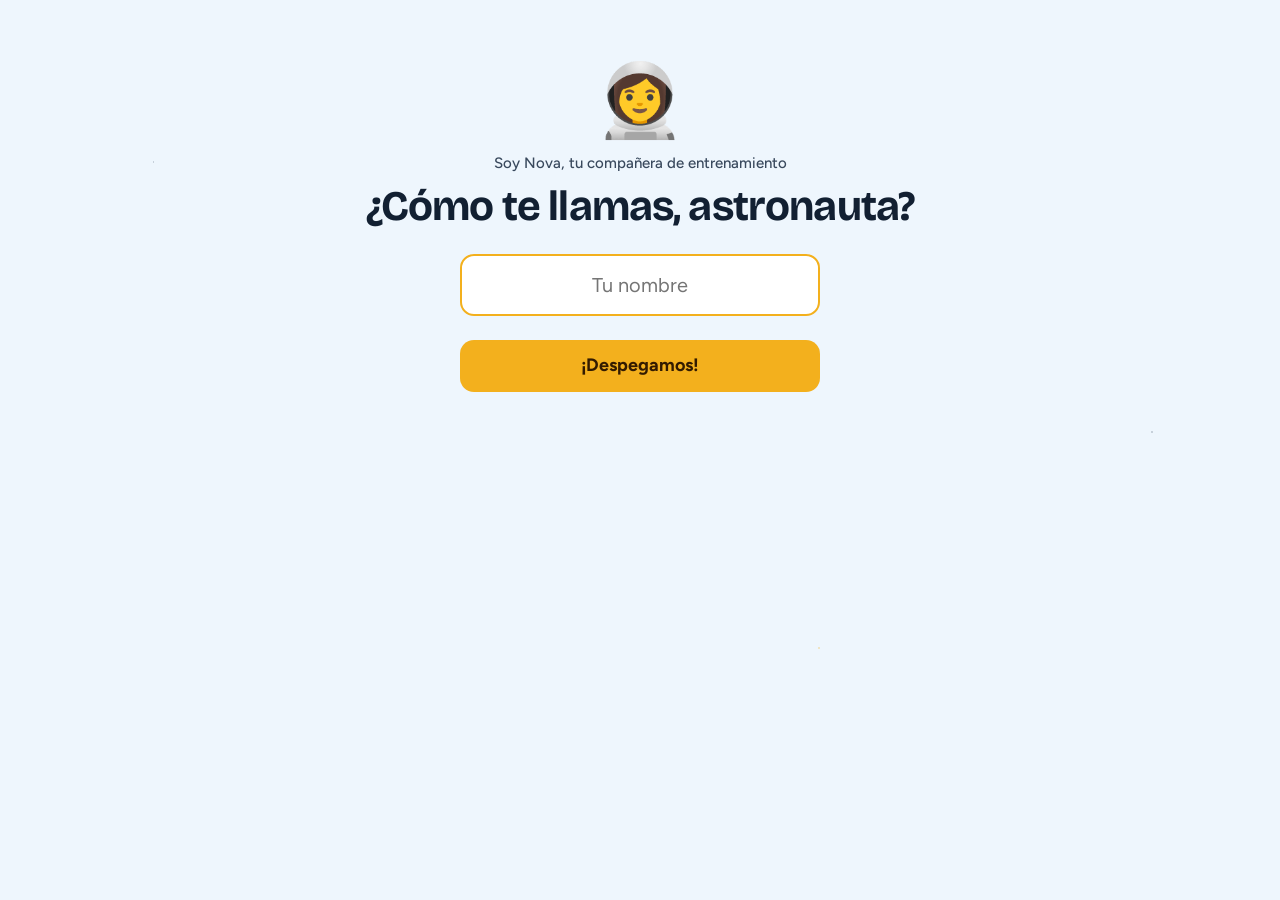
==== index.html @ b43cad85 "Add files via upload" ====
<!doctype html>
<html lang="es">
<head>
  <meta charset="utf-8">
  <meta name="viewport" content="width=device-width, initial-scale=1, viewport-fit=cover">
  <title>Misión Física y Química</title>
  <meta name="description" content="Entrenamiento interactivo de Física y Química para 2º ESO: laboratorio, método científico, unidades, notación científica y más.">
  <meta name="theme-color" content="#101a2b">
  <link rel="icon" href="data:image/svg+xml,<svg xmlns='http://www.w3.org/2000/svg' viewBox='0 0 100 100'><text y='.9em' font-size='90'>🚀</text></svg>">
  <link rel="preconnect" href="https://fonts.googleapis.com">
  <link rel="preconnect" href="https://fonts.gstatic.com" crossorigin>
  <link href="https://fonts.googleapis.com/css2?family=Bricolage+Grotesque:opsz,wght@12..96,500;12..96,700&family=Figtree:wght@400;500;700&display=swap" rel="stylesheet">
  <link rel="stylesheet" href="styles.css">
</head>
<body>
  <div class="sky" aria-hidden="true"></div>
  <main id="app" class="wrap">
    <p>Cargando la nave…</p>
  </main>
  <noscript><p class="wrap">Esta misión necesita JavaScript activado.</p></noscript>
  <script src="preguntas.js"></script>
  <script src="app.js"></script>
</body>
</html>
---- styles.css ----
/* =========================================================
   MISIÓN FYQ · Estilos
   Noche estrellada + acento ámbar (las estrellas que gana).
   ========================================================= */
:root {
  /* neutros tintados hacia azul noche */
  --bg:        oklch(0.19 0.035 255);
  --bg-2:      oklch(0.235 0.04 255);
  --surface:   oklch(0.27 0.04 255);
  --surface-2: oklch(0.32 0.045 255);
  --line:      oklch(0.40 0.04 255);
  --text:      oklch(0.95 0.01 255);
  --text-2:    oklch(0.80 0.025 255);
  --text-3:    oklch(0.68 0.03 255);
  /* acento: ámbar estrella */
  --accent:    oklch(0.84 0.15 80);
  --accent-ink:oklch(0.25 0.06 70);
  /* semánticos */
  --good:      oklch(0.80 0.15 155);
  --good-bg:   oklch(0.33 0.07 160);
  --hint:      oklch(0.82 0.12 60);
  --hint-bg:   oklch(0.32 0.06 60);
  --pill-bg:   oklch(0.30 0.06 220);
  --pill-line: oklch(0.55 0.10 220);

  --font-display: 'Bricolage Grotesque', 'Figtree', system-ui, sans-serif;
  --font-text: 'Figtree', system-ui, -apple-system, 'Segoe UI', sans-serif;
  --s1: 4px; --s2: 8px; --s3: 12px; --s4: 16px; --s5: 24px; --s6: 32px; --s7: 48px;
  --r1: 8px; --r2: 14px; --rp: 999px;
  --ease: cubic-bezier(.2, .7, .2, 1);
  color-scheme: dark;
}

@media (prefers-color-scheme: light) {
  :root {
    --bg:        oklch(0.97 0.012 240);
    --bg-2:      oklch(0.94 0.018 240);
    --surface:   oklch(1 0 0);
    --surface-2: oklch(0.95 0.02 240);
    --line:      oklch(0.85 0.025 240);
    --text:      oklch(0.24 0.04 255);
    --text-2:    oklch(0.40 0.04 255);
    --text-3:    oklch(0.50 0.035 255);
    --accent:    oklch(0.80 0.16 80);
    --accent-ink:oklch(0.25 0.06 70);
    --good:      oklch(0.50 0.14 155);
    --good-bg:   oklch(0.94 0.05 155);
    --hint:      oklch(0.55 0.14 55);
    --hint-bg:   oklch(0.95 0.045 75);
    --pill-bg:   oklch(0.95 0.035 220);
    --pill-line: oklch(0.70 0.09 220);
    color-scheme: light;
  }
}

* { box-sizing: border-box; }
html { -webkit-text-size-adjust: 100%; }
body {
  margin: 0; min-height: 100dvh;
  background: var(--bg); color: var(--text);
  font-family: var(--font-text); font-size: 18px; line-height: 1.5;
}
.sky {
  position: fixed; inset: 0; pointer-events: none; z-index: -1;
  background-image:
    radial-gradient(1.5px 1.5px at 12% 18%, var(--text-3) 50%, transparent 51%),
    radial-gradient(1px 1px at 78% 12%, var(--text-3) 50%, transparent 51%),
    radial-gradient(2px 2px at 64% 72%, var(--accent) 50%, transparent 51%),
    radial-gradient(1px 1px at 30% 82%, var(--text-3) 50%, transparent 51%),
    radial-gradient(1.5px 1.5px at 90% 48%, var(--text-3) 50%, transparent 51%),
    radial-gradient(1px 1px at 45% 30%, var(--text-3) 50%, transparent 51%);
  opacity: .55;
}
@media (prefers-color-scheme: light) { .sky { opacity: .25; } }

.wrap {
  max-width: 680px; margin: 0 auto;
  padding: max(var(--s4), env(safe-area-inset-top)) max(var(--s4), env(safe-area-inset-right)) calc(var(--s7) + env(safe-area-inset-bottom)) max(var(--s4), env(safe-area-inset-left));
}
.num { font-variant-numeric: tabular-nums; }
b, strong { font-weight: 700; }
sup { font-size: .65em; line-height: 0; }

/* ---------- barra superior ---------- */
.hud { display: flex; align-items: center; gap: var(--s3); min-height: 48px; margin-bottom: var(--s4); }
.brand { font-family: var(--font-display); font-weight: 700; font-size: 20px; letter-spacing: -0.01em; margin-right: auto; }
.pill-star {
  display: inline-flex; align-items: center; gap: 6px; padding: 6px 14px;
  border-radius: var(--rp); background: var(--accent); color: var(--accent-ink); font-weight: 700;
}
.bar { flex: 1; height: 12px; border-radius: var(--rp); background: var(--surface-2); overflow: hidden; }
.bar i { display: block; height: 100%; background: var(--accent); border-radius: var(--rp); transition: width 240ms var(--ease); }
.icon-btn {
  min-width: 44px; min-height: 44px; border: 1px solid var(--line); border-radius: var(--r1);
  background: var(--surface); color: var(--text); font-size: 20px; cursor: pointer;
}
.icon-btn:hover { background: var(--surface-2); }

/* ---------- textos ---------- */
.kicker { margin: 0 0 var(--s2); color: var(--text-2); font-size: 15px; font-weight: 500; }
.streak { color: var(--hint); font-weight: 700; }
h1, h2, h3 { font-family: var(--font-display); letter-spacing: -0.02em; line-height: 1.12; margin: 0; }
h1 { font-size: clamp(30px, 7vw, 42px); font-weight: 700; }
h2 { font-size: clamp(24px, 5.5vw, 30px); font-weight: 500; }
h3 { font-size: 22px; font-weight: 700; margin-bottom: var(--s3); }
.sub { color: var(--text-2); margin: var(--s3) 0 0; max-width: 46ch; }
.small { font-size: 15px; color: var(--text-2); }

.hello { margin: var(--s5) 0 var(--s6); }
.hello.center { text-align: center; display: flex; flex-direction: column; align-items: center; margin-top: var(--s7); }
.big-emoji { font-size: 72px; line-height: 1; margin-bottom: var(--s4); }

/* ---------- planetas ---------- */
.planets { display: flex; flex-direction: column; gap: var(--s2); }
.planet {
  display: flex; align-items: center; gap: var(--s4); width: 100%; text-align: left;
  padding: var(--s4); min-height: 72px; border-radius: var(--r2);
  border: 1px solid var(--line); background: var(--surface); color: var(--text);
  font: inherit; cursor: pointer; transition: transform 160ms var(--ease), background 160ms var(--ease), border-color 160ms;
}
.planet:hover { background: var(--surface-2); border-color: var(--accent); transform: translateX(3px); }
.planet:focus-visible, .opt:focus-visible, .btn:focus-visible, .icon-btn:focus-visible { outline: 3px solid var(--accent); outline-offset: 2px; }
.p-emoji { font-size: 34px; width: 44px; text-align: center; flex: none; }
.p-txt { display: flex; flex-direction: column; flex: 1; }
.p-txt b { font-size: 19px; }
.p-txt small { color: var(--text-2); font-size: 15px; }
.go { font-size: 28px; color: var(--text-3); }
.planet.special { margin-top: var(--s3); border-color: var(--accent); }
.planet.repaso { border-style: dashed; border-color: var(--hint); }

.foot { display: flex; flex-wrap: wrap; justify-content: space-between; gap: var(--s3); margin-top: var(--s6); color: var(--text-3); font-size: 14px; }
.link { background: none; border: 0; color: var(--text-2); text-decoration: underline; font: inherit; cursor: pointer; padding: 0; min-height: 32px; }

/* ---------- nombre ---------- */
.name-form { display: flex; flex-direction: column; gap: var(--s3); width: 100%; max-width: 360px; margin-top: var(--s5); }
.name-form input {
  font: inherit; font-size: 20px; padding: 14px 16px; border-radius: var(--r2);
  border: 2px solid var(--line); background: var(--surface); color: var(--text); text-align: center;
}
.name-form input:focus { outline: none; border-color: var(--accent); }

/* ---------- píldora ---------- */
.pildora {
  margin: var(--s3) 0 var(--s5); padding: var(--s4); border-radius: var(--r2);
  background: var(--pill-bg); border: 1px solid var(--pill-line);
  animation: in 220ms var(--ease);
}
.pildora p { margin: var(--s2) 0 0; }
.tag { font-size: 12px; font-weight: 700; letter-spacing: .08em; text-transform: uppercase; color: var(--text-2); }

/* ---------- pregunta ---------- */
.question { display: flex; align-items: flex-start; gap: var(--s3); margin: var(--s3) 0 var(--s5); }
.question h2 { flex: 1; }
.speak { flex: none; }

.options { display: flex; flex-direction: column; gap: var(--s3); }
.opt {
  display: flex; align-items: center; gap: var(--s4); width: 100%; text-align: left;
  min-height: 64px; padding: var(--s3) var(--s4); border-radius: var(--r2);
  border: 2px solid var(--line); background: var(--surface); color: var(--text);
  font: inherit; font-size: 19px; cursor: pointer;
  transition: transform 140ms var(--ease), border-color 140ms, background 140ms;
}
.opt:hover:not(:disabled) { border-color: var(--accent); transform: translateY(-2px); }
.opt:disabled { cursor: default; }
.letter {
  flex: none; display: grid; place-items: center; width: 36px; height: 36px; border-radius: var(--r1);
  background: var(--surface-2); font-family: var(--font-display); font-weight: 700;
}
.opt.ok { border-color: var(--good); background: var(--good-bg); animation: pop 260ms var(--ease); }
.opt.ok .letter { background: var(--good); color: var(--bg); }
.opt.ok .o-txt::after { content: '  ✓'; font-weight: 700; color: var(--good); }
.opt.casi { border-color: var(--hint); background: var(--hint-bg); opacity: .75; animation: shake 300ms var(--ease); }
.opt.casi .letter { background: var(--hint); color: var(--bg); }
.opt:disabled:not(.ok):not(.casi) { opacity: .6; }

/* fracciones de factores de conversión */
.frac { display: inline-flex; flex-direction: column; align-items: center; vertical-align: middle; line-height: 1.15; font-variant-numeric: tabular-nums; }
.frac span:first-child { border-bottom: 2px solid currentColor; padding: 0 6px 2px; }
.frac span:last-child { padding: 2px 6px 0; }

/* ---------- escalera ---------- */
.ladder { display: flex; flex-direction: column; gap: 3px; margin: var(--s3) 0; padding: var(--s3); border-radius: var(--r1); background: var(--bg-2); }
.ladder .step {
  display: flex; align-items: center; gap: var(--s2);
  margin-left: calc(var(--k) * min(28px, 6vw)); width: fit-content;
  padding: 2px 10px; border-radius: 6px; border: 1px solid var(--line);
  font-weight: 700; font-variant-numeric: tabular-nums; color: var(--text-3); background: var(--surface);
}
.ladder .step.path { color: var(--text); border-color: var(--text-3); }
.ladder .step.from { background: var(--good); color: var(--bg); border-color: var(--good); }
.ladder .step.to { background: var(--accent); color: var(--accent-ink); border-color: var(--accent); }
.ladder .step em { font-style: normal; font-weight: 500; font-size: 13px; }

/* ---------- feedback ---------- */
.feedback { margin-top: var(--s5); padding: var(--s4) var(--s4) var(--s5); border-radius: var(--r2); animation: in 220ms var(--ease); }
.feedback p { margin: var(--s2) 0; }
.feedback.good { background: var(--good-bg); border: 2px solid var(--good); }
.feedback.hint { background: var(--hint-bg); border: 2px solid var(--hint); }
.fb-title { font-family: var(--font-display); font-size: 24px; font-weight: 700; letter-spacing: -0.01em; margin-top: 0 !important; }
.racha { font-weight: 700; color: var(--hint); }
.steps { margin: var(--s3) 0; padding-left: 0; list-style: none; counter-reset: s; }
.steps li { position: relative; padding: var(--s2) 0 var(--s2) 40px; animation: in 220ms var(--ease); }
.steps li::before {
  counter-increment: s; content: counter(s); position: absolute; left: 0; top: 8px;
  display: grid; place-items: center; width: 28px; height: 28px; border-radius: var(--rp);
  background: var(--hint); color: var(--bg); font-weight: 700; font-size: 15px;
}
.try { font-weight: 700; color: var(--text); }

/* ---------- botones ---------- */
.btn {
  display: inline-flex; align-items: center; justify-content: center; gap: var(--s2);
  min-height: 52px; padding: 0 var(--s5); border-radius: var(--r2); border: 2px solid transparent;
  font: inherit; font-weight: 700; font-size: 18px; cursor: pointer; margin-top: var(--s3);
  transition: transform 140ms var(--ease);
}
.btn:active { transform: scale(.98); }
.btn.primary { background: var(--accent); color: var(--accent-ink); }
.btn.ghost { background: transparent; color: var(--text); border-color: var(--line); }
.btn.ghost:hover { border-color: var(--accent); }

/* ---------- final ---------- */
.score { display: grid; grid-template-columns: repeat(3, 1fr); gap: var(--s3); width: 100%; margin-top: var(--s5); }
.score div { display: flex; flex-direction: column; align-items: center; padding: var(--s4) var(--s2); border-radius: var(--r2); background: var(--surface); border: 1px solid var(--line); }
.score b { font-family: var(--font-display); font-size: 40px; line-height: 1; }
.score span { font-size: 14px; color: var(--text-2); margin-top: var(--s2); text-align: center; }
.review { margin-top: var(--s6); }
.review ul { list-style: none; padding: 0; margin: 0; display: flex; flex-direction: column; }
.review li { padding: var(--s3) 0; border-top: 1px solid var(--line); }
.review li p { margin: 0; }
.review .ans { color: var(--good); font-weight: 700; margin-top: var(--s1); }
.actions { display: flex; flex-wrap: wrap; gap: var(--s3); margin-top: var(--s5); }
.actions .btn { flex: 1 1 200px; }

/* ---------- animaciones ---------- */
.confetti { position: fixed; top: -40px; z-index: 50; pointer-events: none; animation: fall 1.6s ease-in forwards; }
@keyframes fall { to { transform: translateY(105vh) rotate(260deg); opacity: .2; } }
@keyframes in { from { opacity: 0; transform: translateY(6px); } to { opacity: 1; transform: none; } }
@keyframes pop { 50% { transform: scale(1.03); } }
@keyframes shake { 25% { transform: translateX(-5px); } 75% { transform: translateX(5px); } }
@media (prefers-reduced-motion: reduce) { *, *::before, *::after { animation: none !important; transition: none !important; } }

@media (max-width: 420px) {
  body { font-size: 17px; }
  .opt { font-size: 18px; }
  .p-emoji { font-size: 28px; width: 36px; }
}
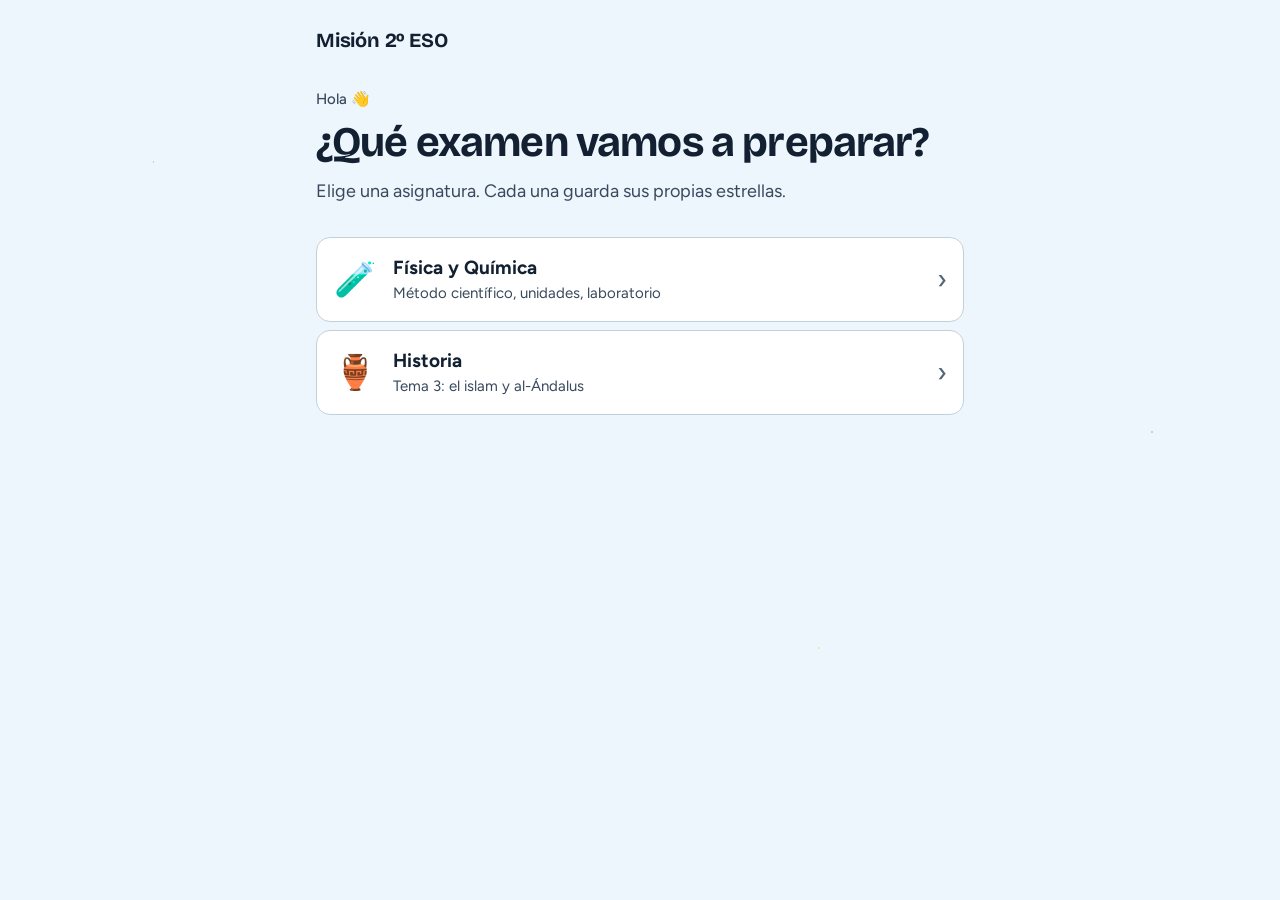
==== commit cdc3bc60: "Separa el proyecto por asignaturas y añade Historia (tema 3) - Portada para elegir asignatura (Físic" ====
--- a/index.html
+++ b/index.html
@@ -3,22 +3,49 @@
 <head>
   <meta charset="utf-8">
   <meta name="viewport" content="width=device-width, initial-scale=1, viewport-fit=cover">
-  <title>Misión Física y Química</title>
-  <meta name="description" content="Entrenamiento interactivo de Física y Química para 2º ESO: laboratorio, método científico, unidades, notación científica y más.">
+  <title>Misión 2º ESO</title>
+  <meta name="description" content="Entrenamiento interactivo para los exámenes de 2º ESO: Física y Química e Historia.">
   <meta name="theme-color" content="#101a2b">
   <link rel="icon" href="data:image/svg+xml,<svg xmlns='http://www.w3.org/2000/svg' viewBox='0 0 100 100'><text y='.9em' font-size='90'>🚀</text></svg>">
   <link rel="preconnect" href="https://fonts.googleapis.com">
   <link rel="preconnect" href="https://fonts.gstatic.com" crossorigin>
   <link href="https://fonts.googleapis.com/css2?family=Bricolage+Grotesque:opsz,wght@12..96,500;12..96,700&family=Figtree:wght@400;500;700&display=swap" rel="stylesheet">
-  <link rel="stylesheet" href="styles.css">
+  <link rel="stylesheet" href="shared/styles.css">
 </head>
 <body>
   <div class="sky" aria-hidden="true"></div>
-  <main id="app" class="wrap">
-    <p>Cargando la nave…</p>
+  <main class="wrap">
+    <header class="hud">
+      <span class="brand">Misión 2º ESO</span>
+    </header>
+    <section class="hello">
+      <p class="kicker" id="hola">Hola 👋</p>
+      <h1>¿Qué examen vamos a preparar?</h1>
+      <p class="sub">Elige una asignatura. Cada una guarda sus propias estrellas.</p>
+    </section>
+    <nav class="planets">
+      <a class="planet" href="fyq/">
+        <span class="p-emoji" aria-hidden="true">🧪</span>
+        <span class="p-txt"><b>Física y Química</b><small>Método científico, unidades, laboratorio</small><span class="stats" id="st-fyq"></span></span>
+        <span class="go" aria-hidden="true">›</span>
+      </a>
+      <a class="planet" href="historia/">
+        <span class="p-emoji" aria-hidden="true">🏺</span>
+        <span class="p-txt"><b>Historia</b><small>Tema 3: el islam y al-Ándalus</small><span class="stats" id="st-hist"></span></span>
+        <span class="go" aria-hidden="true">›</span>
+      </a>
+    </nav>
   </main>
-  <noscript><p class="wrap">Esta misión necesita JavaScript activado.</p></noscript>
-  <script src="preguntas.js"></script>
-  <script src="app.js"></script>
+  <script>
+    (function () {
+      function leer(k) { try { return JSON.parse(localStorage.getItem(k) || 'null'); } catch (e) { return null; } }
+      function nombre() { try { return localStorage.getItem('mision_nombre') || ''; } catch (e) { return ''; } }
+      var n = nombre(); if (n) document.getElementById('hola').textContent = 'Hola, ' + n + ' 👋';
+      [['mfyq_perfil', 'st-fyq'], ['mhist_perfil', 'st-hist']].forEach(function (par) {
+        var p = leer(par[0]); if (!p) return;
+        document.getElementById(par[1]).textContent = '⭐ ' + (p.estrellas || 0) + ' · ' + (p.misiones || 0) + ' misiones';
+      });
+    })();
+  </script>
 </body>
 </html>
--- a/shared/styles.css
+++ b/shared/styles.css
@@ -0,0 +1,256 @@
+/* =========================================================
+   MISIÓN FYQ · Estilos
+   Noche estrellada + acento ámbar (las estrellas que gana).
+   ========================================================= */
+:root {
+  /* neutros tintados hacia azul noche */
+  --bg:        oklch(0.19 0.035 255);
+  --bg-2:      oklch(0.235 0.04 255);
+  --surface:   oklch(0.27 0.04 255);
+  --surface-2: oklch(0.32 0.045 255);
+  --line:      oklch(0.40 0.04 255);
+  --text:      oklch(0.95 0.01 255);
+  --text-2:    oklch(0.80 0.025 255);
+  --text-3:    oklch(0.68 0.03 255);
+  /* acento: ámbar estrella */
+  --accent:    oklch(0.84 0.15 80);
+  --accent-ink:oklch(0.25 0.06 70);
+  /* semánticos */
+  --good:      oklch(0.80 0.15 155);
+  --good-bg:   oklch(0.33 0.07 160);
+  --hint:      oklch(0.82 0.12 60);
+  --hint-bg:   oklch(0.32 0.06 60);
+  --pill-bg:   oklch(0.30 0.06 220);
+  --pill-line: oklch(0.55 0.10 220);
+
+  --font-display: 'Bricolage Grotesque', 'Figtree', system-ui, sans-serif;
+  --font-text: 'Figtree', system-ui, -apple-system, 'Segoe UI', sans-serif;
+  --s1: 4px; --s2: 8px; --s3: 12px; --s4: 16px; --s5: 24px; --s6: 32px; --s7: 48px;
+  --r1: 8px; --r2: 14px; --rp: 999px;
+  --ease: cubic-bezier(.2, .7, .2, 1);
+  color-scheme: dark;
+}
+
+@media (prefers-color-scheme: light) {
+  :root {
+    --bg:        oklch(0.97 0.012 240);
+    --bg-2:      oklch(0.94 0.018 240);
+    --surface:   oklch(1 0 0);
+    --surface-2: oklch(0.95 0.02 240);
+    --line:      oklch(0.85 0.025 240);
+    --text:      oklch(0.24 0.04 255);
+    --text-2:    oklch(0.40 0.04 255);
+    --text-3:    oklch(0.50 0.035 255);
+    --accent:    oklch(0.80 0.16 80);
+    --accent-ink:oklch(0.25 0.06 70);
+    --good:      oklch(0.50 0.14 155);
+    --good-bg:   oklch(0.94 0.05 155);
+    --hint:      oklch(0.55 0.14 55);
+    --hint-bg:   oklch(0.95 0.045 75);
+    --pill-bg:   oklch(0.95 0.035 220);
+    --pill-line: oklch(0.70 0.09 220);
+    color-scheme: light;
+  }
+}
+
+* { box-sizing: border-box; }
+html { -webkit-text-size-adjust: 100%; }
+body {
+  margin: 0; min-height: 100dvh;
+  background: var(--bg); color: var(--text);
+  font-family: var(--font-text); font-size: 18px; line-height: 1.5;
+}
+.sky {
+  position: fixed; inset: 0; pointer-events: none; z-index: -1;
+  background-image:
+    radial-gradient(1.5px 1.5px at 12% 18%, var(--text-3) 50%, transparent 51%),
+    radial-gradient(1px 1px at 78% 12%, var(--text-3) 50%, transparent 51%),
+    radial-gradient(2px 2px at 64% 72%, var(--accent) 50%, transparent 51%),
+    radial-gradient(1px 1px at 30% 82%, var(--text-3) 50%, transparent 51%),
+    radial-gradient(1.5px 1.5px at 90% 48%, var(--text-3) 50%, transparent 51%),
+    radial-gradient(1px 1px at 45% 30%, var(--text-3) 50%, transparent 51%);
+  opacity: .55;
+}
+@media (prefers-color-scheme: light) { .sky { opacity: .25; } }
+
+.wrap {
+  max-width: 680px; margin: 0 auto;
+  padding: max(var(--s4), env(safe-area-inset-top)) max(var(--s4), env(safe-area-inset-right)) calc(var(--s7) + env(safe-area-inset-bottom)) max(var(--s4), env(safe-area-inset-left));
+}
+.num { font-variant-numeric: tabular-nums; }
+b, strong { font-weight: 700; }
+sup { font-size: .65em; line-height: 0; }
+
+/* ---------- barra superior ---------- */
+.hud { display: flex; align-items: center; gap: var(--s3); min-height: 48px; margin-bottom: var(--s4); }
+.brand { font-family: var(--font-display); font-weight: 700; font-size: 20px; letter-spacing: -0.01em; margin-right: auto; }
+.pill-star {
+  display: inline-flex; align-items: center; gap: 6px; padding: 6px 14px;
+  border-radius: var(--rp); background: var(--accent); color: var(--accent-ink); font-weight: 700;
+}
+.bar { flex: 1; height: 12px; border-radius: var(--rp); background: var(--surface-2); overflow: hidden; }
+.bar i { display: block; height: 100%; background: var(--accent); border-radius: var(--rp); transition: width 240ms var(--ease); }
+.icon-btn {
+  min-width: 44px; min-height: 44px; border: 1px solid var(--line); border-radius: var(--r1);
+  background: var(--surface); color: var(--text); font-size: 20px; cursor: pointer;
+}
+.icon-btn:hover { background: var(--surface-2); }
+
+/* ---------- textos ---------- */
+.kicker { margin: 0 0 var(--s2); color: var(--text-2); font-size: 15px; font-weight: 500; }
+.streak { color: var(--hint); font-weight: 700; }
+h1, h2, h3 { font-family: var(--font-display); letter-spacing: -0.02em; line-height: 1.12; margin: 0; }
+h1 { font-size: clamp(30px, 7vw, 42px); font-weight: 700; }
+h2 { font-size: clamp(24px, 5.5vw, 30px); font-weight: 500; }
+h3 { font-size: 22px; font-weight: 700; margin-bottom: var(--s3); }
+.sub { color: var(--text-2); margin: var(--s3) 0 0; max-width: 46ch; }
+.small { font-size: 15px; color: var(--text-2); }
+
+.hello { margin: var(--s5) 0 var(--s6); }
+.hello.center { text-align: center; display: flex; flex-direction: column; align-items: center; margin-top: var(--s7); }
+.big-emoji { font-size: 72px; line-height: 1; margin-bottom: var(--s4); }
+
+/* ---------- planetas ---------- */
+.planets { display: flex; flex-direction: column; gap: var(--s2); }
+.planet {
+  display: flex; align-items: center; gap: var(--s4); width: 100%; text-align: left;
+  padding: var(--s4); min-height: 72px; border-radius: var(--r2);
+  border: 1px solid var(--line); background: var(--surface); color: var(--text);
+  font: inherit; cursor: pointer; transition: transform 160ms var(--ease), background 160ms var(--ease), border-color 160ms;
+}
+.planet:hover { background: var(--surface-2); border-color: var(--accent); transform: translateX(3px); }
+.planet:focus-visible, .opt:focus-visible, .btn:focus-visible, .icon-btn:focus-visible { outline: 3px solid var(--accent); outline-offset: 2px; }
+.p-emoji { font-size: 34px; width: 44px; text-align: center; flex: none; }
+.p-txt { display: flex; flex-direction: column; flex: 1; }
+.p-txt b { font-size: 19px; }
+.p-txt small { color: var(--text-2); font-size: 15px; }
+.go { font-size: 28px; color: var(--text-3); }
+.planet.special { margin-top: var(--s3); border-color: var(--accent); }
+.planet.repaso { border-style: dashed; border-color: var(--hint); }
+
+.foot { display: flex; flex-wrap: wrap; justify-content: space-between; gap: var(--s3); margin-top: var(--s6); color: var(--text-3); font-size: 14px; }
+.link { background: none; border: 0; color: var(--text-2); text-decoration: underline; font: inherit; cursor: pointer; padding: 0; min-height: 32px; }
+
+/* ---------- nombre ---------- */
+.name-form { display: flex; flex-direction: column; gap: var(--s3); width: 100%; max-width: 360px; margin-top: var(--s5); }
+.name-form input {
+  font: inherit; font-size: 20px; padding: 14px 16px; border-radius: var(--r2);
+  border: 2px solid var(--line); background: var(--surface); color: var(--text); text-align: center;
+}
+.name-form input:focus { outline: none; border-color: var(--accent); }
+
+/* ---------- píldora ---------- */
+.pildora {
+  margin: var(--s3) 0 var(--s5); padding: var(--s4); border-radius: var(--r2);
+  background: var(--pill-bg); border: 1px solid var(--pill-line);
+  animation: in 220ms var(--ease);
+}
+.pildora p { margin: var(--s2) 0 0; }
+.tag { font-size: 12px; font-weight: 700; letter-spacing: .08em; text-transform: uppercase; color: var(--text-2); }
+
+/* ---------- pregunta ---------- */
+.question { display: flex; align-items: flex-start; gap: var(--s3); margin: var(--s3) 0 var(--s5); }
+.question h2 { flex: 1; }
+.speak { flex: none; }
+
+.options { display: flex; flex-direction: column; gap: var(--s3); }
+.opt {
+  display: flex; align-items: center; gap: var(--s4); width: 100%; text-align: left;
+  min-height: 64px; padding: var(--s3) var(--s4); border-radius: var(--r2);
+  border: 2px solid var(--line); background: var(--surface); color: var(--text);
+  font: inherit; font-size: 19px; cursor: pointer;
+  transition: transform 140ms var(--ease), border-color 140ms, background 140ms;
+}
+.opt:hover:not(:disabled) { border-color: var(--accent); transform: translateY(-2px); }
+.opt:disabled { cursor: default; }
+.letter {
+  flex: none; display: grid; place-items: center; width: 36px; height: 36px; border-radius: var(--r1);
+  background: var(--surface-2); font-family: var(--font-display); font-weight: 700;
+}
+.opt.ok { border-color: var(--good); background: var(--good-bg); animation: pop 260ms var(--ease); }
+.opt.ok .letter { background: var(--good); color: var(--bg); }
+.opt.ok .o-txt::after { content: '  ✓'; font-weight: 700; color: var(--good); }
+.opt.casi { border-color: var(--hint); background: var(--hint-bg); opacity: .75; animation: shake 300ms var(--ease); }
+.opt.casi .letter { background: var(--hint); color: var(--bg); }
+.opt:disabled:not(.ok):not(.casi) { opacity: .6; }
+
+/* fracciones de factores de conversión */
+.frac { display: inline-flex; flex-direction: column; align-items: center; vertical-align: middle; line-height: 1.15; font-variant-numeric: tabular-nums; }
+.frac span:first-child { border-bottom: 2px solid currentColor; padding: 0 6px 2px; }
+.frac span:last-child { padding: 2px 6px 0; }
+
+/* ---------- escalera ---------- */
+.ladder { display: flex; flex-direction: column; gap: 3px; margin: var(--s3) 0; padding: var(--s3); border-radius: var(--r1); background: var(--bg-2); }
+.ladder .step {
+  display: flex; align-items: center; gap: var(--s2);
+  margin-left: calc(var(--k) * min(28px, 6vw)); width: fit-content;
+  padding: 2px 10px; border-radius: 6px; border: 1px solid var(--line);
+  font-weight: 700; font-variant-numeric: tabular-nums; color: var(--text-3); background: var(--surface);
+}
+.ladder .step.path { color: var(--text); border-color: var(--text-3); }
+.ladder .step.from { background: var(--good); color: var(--bg); border-color: var(--good); }
+.ladder .step.to { background: var(--accent); color: var(--accent-ink); border-color: var(--accent); }
+.ladder .step em { font-style: normal; font-weight: 500; font-size: 13px; }
+
+/* ---------- feedback ---------- */
+.feedback { margin-top: var(--s5); padding: var(--s4) var(--s4) var(--s5); border-radius: var(--r2); animation: in 220ms var(--ease); }
+.feedback p { margin: var(--s2) 0; }
+.feedback.good { background: var(--good-bg); border: 2px solid var(--good); }
+.feedback.hint { background: var(--hint-bg); border: 2px solid var(--hint); }
+.fb-title { font-family: var(--font-display); font-size: 24px; font-weight: 700; letter-spacing: -0.01em; margin-top: 0 !important; }
+.racha { font-weight: 700; color: var(--hint); }
+.steps { margin: var(--s3) 0; padding-left: 0; list-style: none; counter-reset: s; }
+.steps li { position: relative; padding: var(--s2) 0 var(--s2) 40px; animation: in 220ms var(--ease); }
+.steps li::before {
+  counter-increment: s; content: counter(s); position: absolute; left: 0; top: 8px;
+  display: grid; place-items: center; width: 28px; height: 28px; border-radius: var(--rp);
+  background: var(--hint); color: var(--bg); font-weight: 700; font-size: 15px;
+}
+.try { font-weight: 700; color: var(--text); }
+
+/* ---------- botones ---------- */
+.btn {
+  display: inline-flex; align-items: center; justify-content: center; gap: var(--s2);
+  min-height: 52px; padding: 0 var(--s5); border-radius: var(--r2); border: 2px solid transparent;
+  font: inherit; font-weight: 700; font-size: 18px; cursor: pointer; margin-top: var(--s3);
+  transition: transform 140ms var(--ease);
+}
+.btn:active { transform: scale(.98); }
+.btn.primary { background: var(--accent); color: var(--accent-ink); }
+.btn.ghost { background: transparent; color: var(--text); border-color: var(--line); }
+.btn.ghost:hover { border-color: var(--accent); }
+
+/* ---------- final ---------- */
+.score { display: grid; grid-template-columns: repeat(3, 1fr); gap: var(--s3); width: 100%; margin-top: var(--s5); }
+.score div { display: flex; flex-direction: column; align-items: center; padding: var(--s4) var(--s2); border-radius: var(--r2); background: var(--surface); border: 1px solid var(--line); }
+.score b { font-family: var(--font-display); font-size: 40px; line-height: 1; }
+.score span { font-size: 14px; color: var(--text-2); margin-top: var(--s2); text-align: center; }
+.review { margin-top: var(--s6); }
+.review ul { list-style: none; padding: 0; margin: 0; display: flex; flex-direction: column; }
+.review li { padding: var(--s3) 0; border-top: 1px solid var(--line); }
+.review li p { margin: 0; }
+.review .ans { color: var(--good); font-weight: 700; margin-top: var(--s1); }
+.actions { display: flex; flex-wrap: wrap; gap: var(--s3); margin-top: var(--s5); }
+.actions .btn { flex: 1 1 200px; }
+
+/* ---------- animaciones ---------- */
+.confetti { position: fixed; top: -40px; z-index: 50; pointer-events: none; animation: fall 1.6s ease-in forwards; }
+@keyframes fall { to { transform: translateY(105vh) rotate(260deg); opacity: .2; } }
+@keyframes in { from { opacity: 0; transform: translateY(6px); } to { opacity: 1; transform: none; } }
+@keyframes pop { 50% { transform: scale(1.03); } }
+@keyframes shake { 25% { transform: translateX(-5px); } 75% { transform: translateX(5px); } }
+@media (prefers-reduced-motion: reduce) { *, *::before, *::after { animation: none !important; transition: none !important; } }
+
+@media (max-width: 420px) {
+  body { font-size: 17px; }
+  .opt { font-size: 18px; }
+  .p-emoji { font-size: 28px; width: 36px; }
+}
+
+/* ---------- varias asignaturas ---------- */
+a.planet, a.link { text-decoration: none; }
+a.link { text-decoration: underline; display: inline-flex; align-items: center; min-height: 32px; }
+.links { display: flex; flex-wrap: wrap; gap: var(--s4); }
+.grupo { margin: var(--s4) 0 var(--s1); font-size: 12px; font-weight: 700; letter-spacing: .08em; text-transform: uppercase; color: var(--text-2); }
+.grupo:first-child { margin-top: 0; }
+.planet .stats { color: var(--text-2); font-size: 15px; }
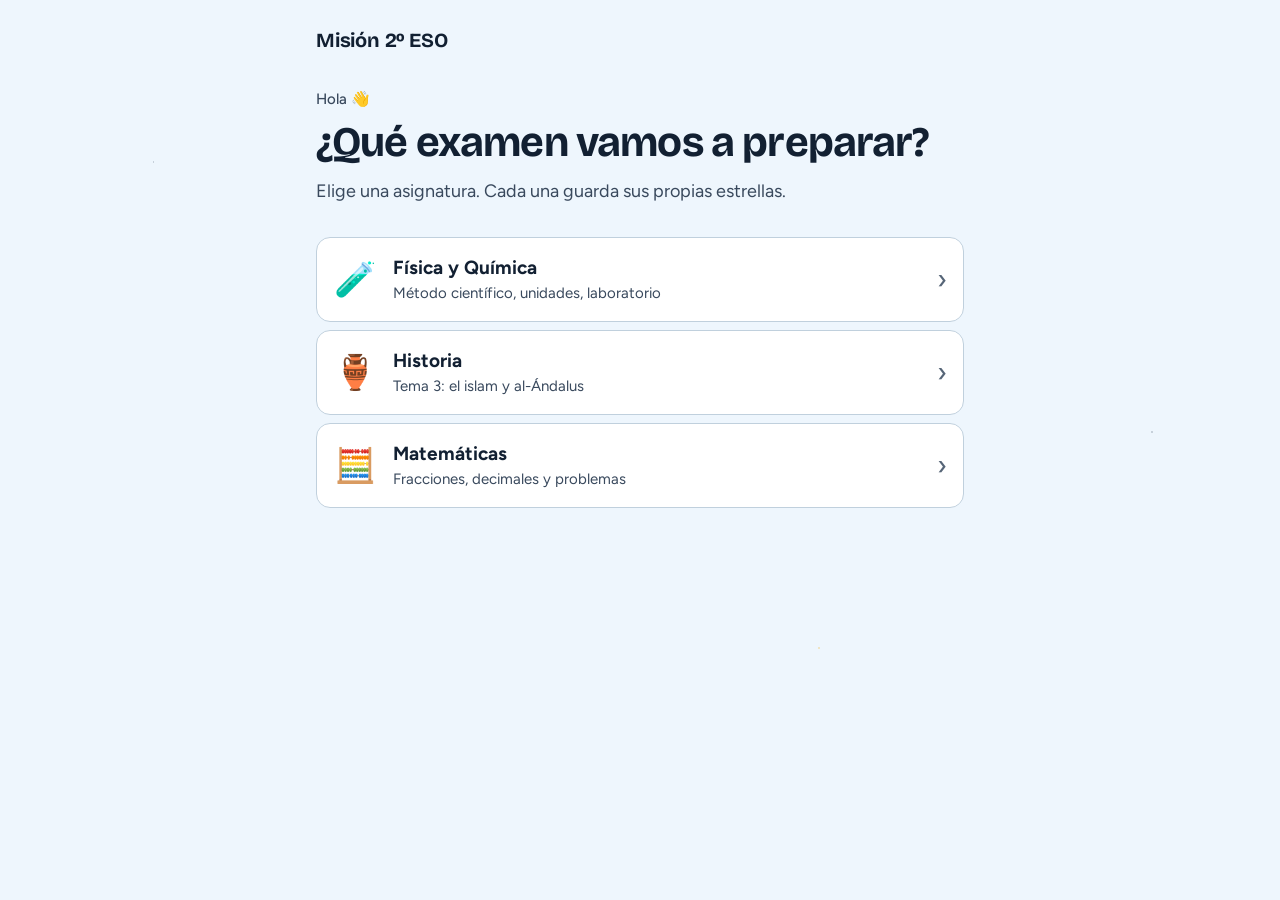
==== commit d9628678: "Matemáticas: nueva sección con corrección de problemas y fracciones/decimales - mates/: 9 planetas, " ====
--- a/index.html
+++ b/index.html
@@ -34,6 +34,11 @@
         <span class="p-txt"><b>Historia</b><small>Tema 3: el islam y al-Ándalus</small><span class="stats" id="st-hist"></span></span>
         <span class="go" aria-hidden="true">›</span>
       </a>
+      <a class="planet" href="mates/">
+        <span class="p-emoji" aria-hidden="true">🧮</span>
+        <span class="p-txt"><b>Matemáticas</b><small>Fracciones, decimales y problemas</small><span class="stats" id="st-mat"></span></span>
+        <span class="go" aria-hidden="true">›</span>
+      </a>
     </nav>
   </main>
   <script>
@@ -41,7 +46,7 @@
       function leer(k) { try { return JSON.parse(localStorage.getItem(k) || 'null'); } catch (e) { return null; } }
       function nombre() { try { return localStorage.getItem('mision_nombre') || ''; } catch (e) { return ''; } }
       var n = nombre(); if (n) document.getElementById('hola').textContent = 'Hola, ' + n + ' 👋';
-      [['mfyq_perfil', 'st-fyq'], ['mhist_perfil', 'st-hist']].forEach(function (par) {
+      [['mfyq_perfil', 'st-fyq'], ['mhist_perfil', 'st-hist'], ['mmat_perfil', 'st-mat']].forEach(function (par) {
         var p = leer(par[0]); if (!p) return;
         document.getElementById(par[1]).textContent = '⭐ ' + (p.estrellas || 0) + ' · ' + (p.misiones || 0) + ' misiones';
       });
--- a/shared/styles.css
+++ b/shared/styles.css
@@ -254,3 +254,13 @@
 .grupo { margin: var(--s4) 0 var(--s1); font-size: 12px; font-weight: 700; letter-spacing: .08em; text-transform: uppercase; color: var(--text-2); }
 .grupo:first-child { margin-top: 0; }
 .planet .stats { color: var(--text-2); font-size: 15px; }
+
+/* matemáticas: periodo con raya, barras de fracciones, expresiones */
+.per { text-decoration: overline; text-decoration-thickness: 2px; text-underline-offset: 3px; padding: 0 1px; }
+.barra { display: flex; gap: 3px; margin: 8px 0; max-width: 340px; }
+.barra i { flex: 1; height: 22px; border: 2px solid currentColor; border-radius: 4px; }
+.barra i.on, .barra i.c1 { background: var(--accent, #7aa2ff); }
+.barra i.c2 { background: #ffb347; }
+.barra i.c3 { background: transparent; }
+.expr { display: inline-block; font-size: 1.15em; margin: 4px 0; }
+.small { font-size: .8em; opacity: .8; }
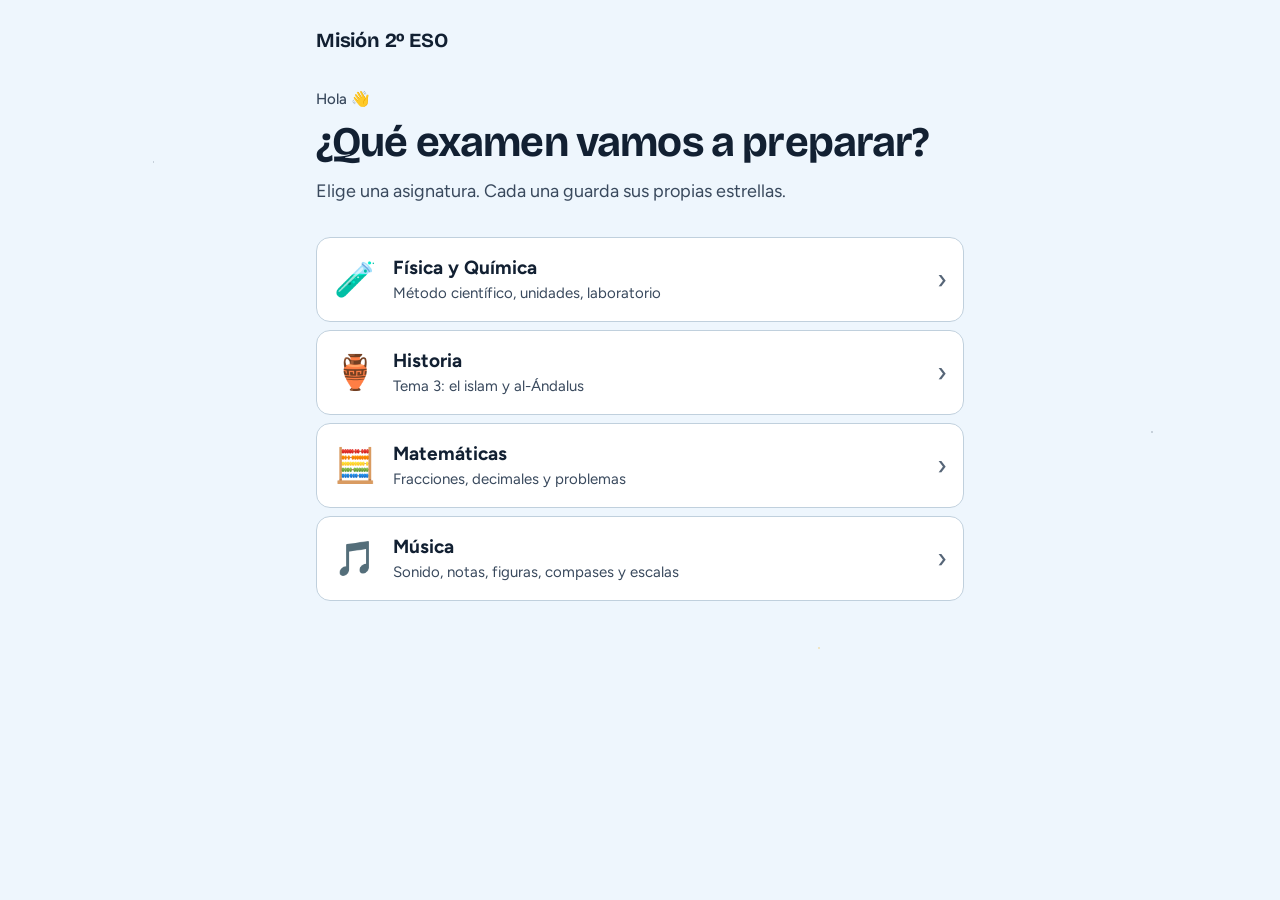
==== commit 57b1196c: "Música: nueva sección para el examen teórico (2 de diciembre) - musica/: 7 planetas (cualidades del " ====
--- a/index.html
+++ b/index.html
@@ -39,6 +39,11 @@
         <span class="p-txt"><b>Matemáticas</b><small>Fracciones, decimales y problemas</small><span class="stats" id="st-mat"></span></span>
         <span class="go" aria-hidden="true">›</span>
       </a>
+      <a class="planet" href="musica/">
+        <span class="p-emoji" aria-hidden="true">🎵</span>
+        <span class="p-txt"><b>Música</b><small>Sonido, notas, figuras, compases y escalas</small><span class="stats" id="st-mus"></span></span>
+        <span class="go" aria-hidden="true">›</span>
+      </a>
     </nav>
   </main>
   <script>
@@ -46,7 +51,7 @@
       function leer(k) { try { return JSON.parse(localStorage.getItem(k) || 'null'); } catch (e) { return null; } }
       function nombre() { try { return localStorage.getItem('mision_nombre') || ''; } catch (e) { return ''; } }
       var n = nombre(); if (n) document.getElementById('hola').textContent = 'Hola, ' + n + ' 👋';
-      [['mfyq_perfil', 'st-fyq'], ['mhist_perfil', 'st-hist'], ['mmat_perfil', 'st-mat']].forEach(function (par) {
+      [['mfyq_perfil', 'st-fyq'], ['mhist_perfil', 'st-hist'], ['mmat_perfil', 'st-mat'], ['mmus_perfil', 'st-mus']].forEach(function (par) {
         var p = leer(par[0]); if (!p) return;
         document.getElementById(par[1]).textContent = '⭐ ' + (p.estrellas || 0) + ' · ' + (p.misiones || 0) + ' misiones';
       });
--- a/shared/styles.css
+++ b/shared/styles.css
@@ -264,3 +264,12 @@
 .barra i.c3 { background: transparent; }
 .expr { display: inline-block; font-size: 1.15em; margin: 4px 0; }
 .small { font-size: .8em; opacity: .8; }
+
+/* música: pentagramas en SVG */
+.pent { display: block; max-width: 100%; height: auto; margin: 10px 0 4px; overflow: visible; }
+.chuleta .pent { margin: 8px 0; }
+.opt .pent.mini { margin: 0; max-height: 78px; width: auto; }
+.signo-caja { margin: 12px 0 4px; display: flex; align-items: center; min-height: 48px; }
+.signo { height: auto; max-height: 56px; }
+.signo-op .signo, .signo-op .pent { max-height: 64px; width: auto; margin: 0; }
+.tempo { font-family: Georgia, 'Times New Roman', serif; font-size: 1.35em; }
